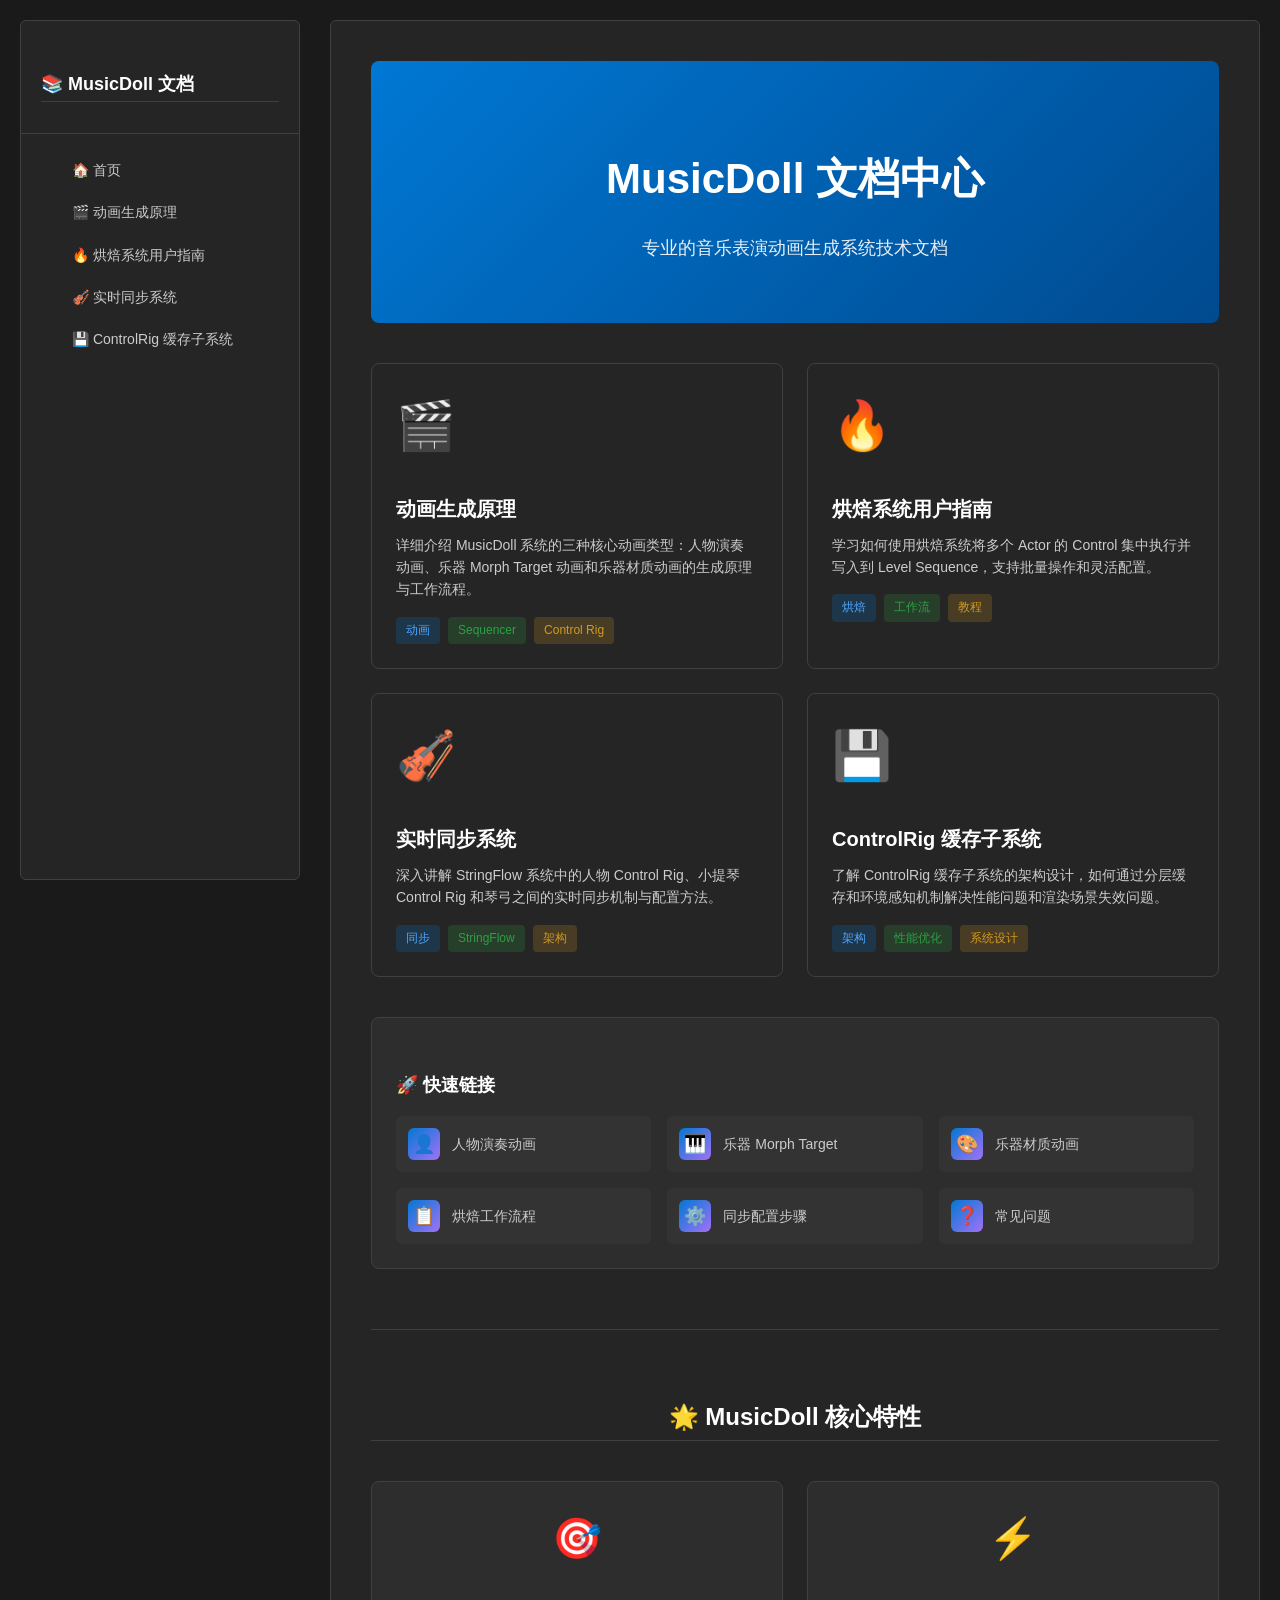
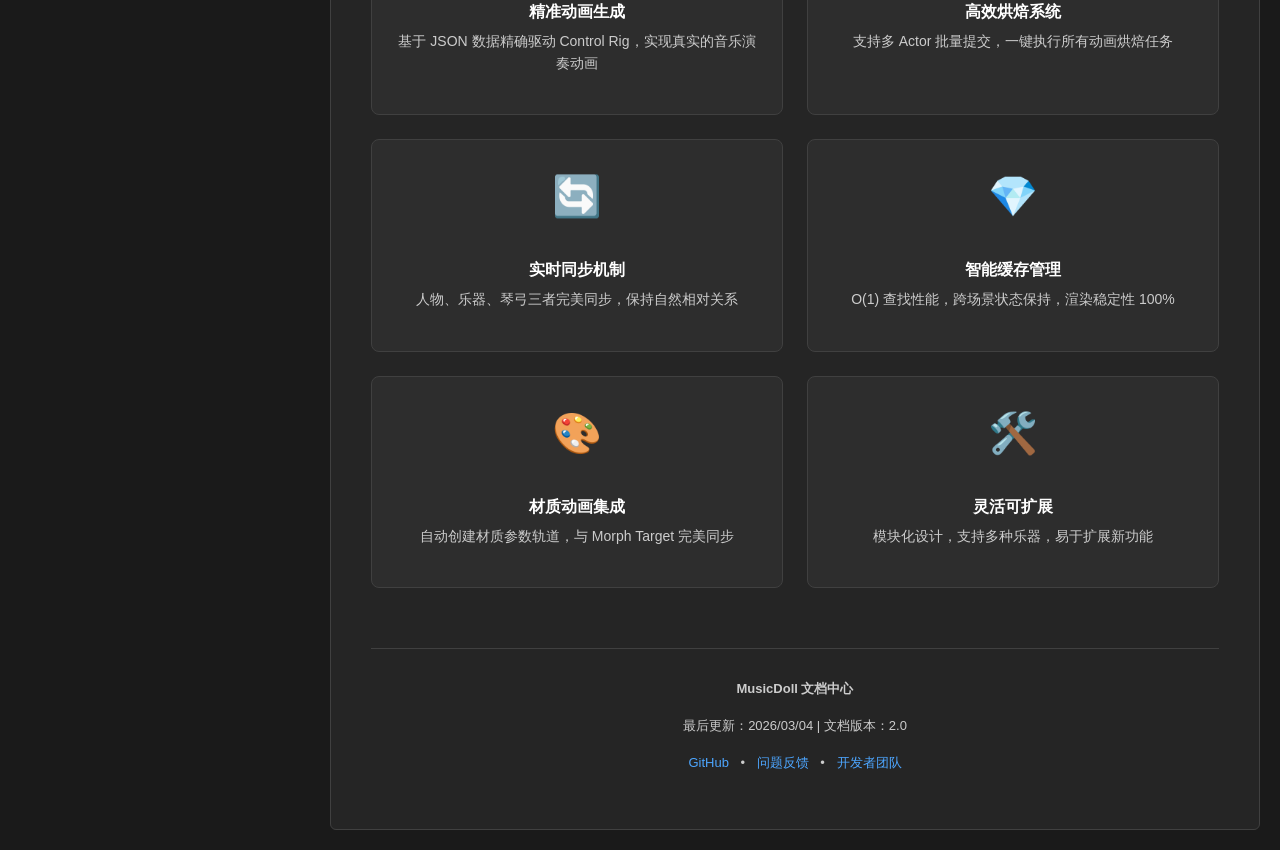
==== Documentation/HTML/index.html @ b271af06 "新增了AI生成的html文档" ====
<!DOCTYPE html>
<html lang="zh-CN">
<head>
    <meta charset="UTF-8">
    <meta name="viewport" content="width=device-width, initial-scale=1.0">
    <title>MusicDoll 文档中心</title>
    <link rel="stylesheet" href="css/musicdoll-docs.css">
    <style>
        .hero {
            background: linear-gradient(135deg, #0078d4 0%, #004a8f 100%);
            padding: 60px 40px;
            border-radius: 8px;
            margin-bottom: 40px;
            text-align: center;
            color: white;
        }

        .hero h1 {
            font-size: 42px;
            margin-bottom: 16px;
            border: none;
            color: white;
        }

        .hero p {
            font-size: 18px;
            color: rgba(255, 255, 255, 0.9);
            max-width: 800px;
            margin: 0 auto;
        }

        .doc-grid {
            display: grid;
            grid-template-columns: repeat(auto-fit, minmax(320px, 1fr));
            gap: 24px;
            margin-top: 40px;
        }

        .doc-card {
            background-color: var(--bg-secondary);
            border: 1px solid var(--border-color);
            border-radius: 8px;
            padding: 24px;
            transition: all 0.3s ease;
            cursor: pointer;
            text-decoration: none;
            color: inherit;
            display: block;
        }

        .doc-card:hover {
            transform: translateY(-4px);
            border-color: var(--accent-blue);
            box-shadow: 0 8px 24px rgba(0, 120, 212, 0.2);
        }

        .doc-card-icon {
            font-size: 48px;
            margin-bottom: 16px;
            display: block;
        }

        .doc-card-title {
            font-size: 20px;
            font-weight: 600;
            color: var(--text-primary);
            margin-bottom: 12px;
        }

        .doc-card-description {
            color: var(--text-secondary);
            font-size: 14px;
            line-height: 1.6;
            margin-bottom: 16px;
        }

        .doc-card-tags {
            display: flex;
            gap: 8px;
            flex-wrap: wrap;
        }

        .tag {
            background-color: var(--bg-tertiary);
            color: var(--text-muted);
            padding: 4px 10px;
            border-radius: 4px;
            font-size: 12px;
            font-weight: 500;
        }

        .tag.blue {
            background-color: rgba(0, 120, 212, 0.2);
            color: #4da6ff;
        }

        .tag.green {
            background-color: rgba(46, 160, 67, 0.2);
            color: #2ea043;
        }

        .tag.orange {
            background-color: rgba(210, 153, 34, 0.2);
            color: #d29922;
        }

        .quick-links {
            background-color: var(--bg-tertiary);
            border: 1px solid var(--border-color);
            border-radius: 8px;
            padding: 24px;
            margin-top: 40px;
        }

        .quick-links h3 {
            margin-bottom: 20px;
            font-size: 18px;
        }

        .quick-links-grid {
            display: grid;
            grid-template-columns: repeat(auto-fit, minmax(250px, 1fr));
            gap: 16px;
        }

        .quick-link-item {
            display: flex;
            align-items: center;
            gap: 12px;
            padding: 12px;
            background-color: var(--bg-panel);
            border-radius: 6px;
            transition: all 0.2s ease;
            text-decoration: none;
            color: var(--text-secondary);
        }

        .quick-link-item:hover {
            background-color: var(--bg-tertiary);
            color: var(--text-primary);
            transform: translateX(4px);
        }

        .quick-link-icon {
            width: 32px;
            height: 32px;
            background: linear-gradient(135deg, var(--accent-blue), var(--accent-purple));
            border-radius: 6px;
            display: flex;
            align-items: center;
            justify-content: center;
            font-size: 18px;
            flex-shrink: 0;
        }

        .features {
            margin-top: 60px;
            padding-top: 40px;
            border-top: 1px solid var(--border-color);
        }

        .features h2 {
            text-align: center;
            margin-bottom: 40px;
        }

        .features-grid {
            display: grid;
            grid-template-columns: repeat(auto-fit, minmax(280px, 1fr));
            gap: 24px;
        }

        .feature-item {
            text-align: center;
            padding: 24px;
            background-color: var(--bg-tertiary);
            border-radius: 8px;
            border: 1px solid var(--border-color);
        }

        .feature-icon {
            font-size: 40px;
            margin-bottom: 16px;
        }

        .feature-title {
            font-size: 16px;
            font-weight: 600;
            color: var(--text-primary);
            margin-bottom: 8px;
        }

        .feature-desc {
            font-size: 14px;
            color: var(--text-secondary);
            line-height: 1.6;
        }
    </style>
</head>
<body>
    <div class="doc-container">
        <!-- Sidebar Navigation -->
        <aside class="doc-sidebar">
            <div class="doc-nav-header">
                <h2>📚 MusicDoll 文档</h2>
            </div>
            <ul class="doc-nav">
                <li class="doc-nav-item">
                    <a href="index.html" class="doc-nav-link active">🏠 首页</a>
                </li>
                <li class="doc-nav-item">
                    <a href="MusicDollAnimationGuide.html" class="doc-nav-link">🎬 动画生成原理</a>
                </li>
                <li class="doc-nav-item">
                    <a href="BakeUserGuide.html" class="doc-nav-link">🔥 烘焙系统用户指南</a>
                </li>
                <li class="doc-nav-item">
                    <a href="StringFlowRealtimeSyncSystem.html" class="doc-nav-link">🎻 实时同步系统</a>
                </li>
                <li class="doc-nav-item">
                    <a href="ControlRigCacheSubsystemGuide.html" class="doc-nav-link">💾 ControlRig 缓存子系统</a>
                </li>
            </ul>
        </aside>

        <!-- Main Content -->
        <main class="doc-main">
            <div class="doc-content">
                <!-- Hero Section -->
                <div class="hero">
                    <h1>MusicDoll 文档中心</h1>
                    <p>专业的音乐表演动画生成系统技术文档</p>
                </div>

                <!-- Documentation Cards -->
                <div class="doc-grid">
                    <a href="MusicDollAnimationGuide.html" class="doc-card">
                        <span class="doc-card-icon">🎬</span>
                        <h3 class="doc-card-title">动画生成原理</h3>
                        <p class="doc-card-description">
                            详细介绍 MusicDoll 系统的三种核心动画类型：人物演奏动画、乐器 Morph Target 动画和乐器材质动画的生成原理与工作流程。
                        </p>
                        <div class="doc-card-tags">
                            <span class="tag blue">动画</span>
                            <span class="tag green">Sequencer</span>
                            <span class="tag orange">Control Rig</span>
                        </div>
                    </a>

                    <a href="BakeUserGuide.html" class="doc-card">
                        <span class="doc-card-icon">🔥</span>
                        <h3 class="doc-card-title">烘焙系统用户指南</h3>
                        <p class="doc-card-description">
                            学习如何使用烘焙系统将多个 Actor 的 Control 集中执行并写入到 Level Sequence，支持批量操作和灵活配置。
                        </p>
                        <div class="doc-card-tags">
                            <span class="tag blue">烘焙</span>
                            <span class="tag green">工作流</span>
                            <span class="tag orange">教程</span>
                        </div>
                    </a>

                    <a href="StringFlowRealtimeSyncSystem.html" class="doc-card">
                        <span class="doc-card-icon">🎻</span>
                        <h3 class="doc-card-title">实时同步系统</h3>
                        <p class="doc-card-description">
                            深入讲解 StringFlow 系统中的人物 Control Rig、小提琴 Control Rig 和琴弓之间的实时同步机制与配置方法。
                        </p>
                        <div class="doc-card-tags">
                            <span class="tag blue">同步</span>
                            <span class="tag green">StringFlow</span>
                            <span class="tag orange">架构</span>
                        </div>
                    </a>

                    <a href="ControlRigCacheSubsystemGuide.html" class="doc-card">
                        <span class="doc-card-icon">💾</span>
                        <h3 class="doc-card-title">ControlRig 缓存子系统</h3>
                        <p class="doc-card-description">
                            了解 ControlRig 缓存子系统的架构设计，如何通过分层缓存和环境感知机制解决性能问题和渲染场景失效问题。
                        </p>
                        <div class="doc-card-tags">
                            <span class="tag blue">架构</span>
                            <span class="tag green">性能优化</span>
                            <span class="tag orange">系统设计</span>
                        </div>
                    </a>
                </div>

                <!-- Quick Links -->
                <div class="quick-links">
                    <h3>🚀 快速链接</h3>
                    <div class="quick-links-grid">
                        <a href="MusicDollAnimationGuide.html#performer-animation" class="quick-link-item">
                            <div class="quick-link-icon">👤</div>
                            <span>人物演奏动画</span>
                        </a>
                        <a href="MusicDollAnimationGuide.html#instrument-morph" class="quick-link-item">
                            <div class="quick-link-icon">🎹</div>
                            <span>乐器 Morph Target</span>
                        </a>
                        <a href="MusicDollAnimationGuide.html#instrument-material" class="quick-link-item">
                            <div class="quick-link-icon">🎨</div>
                            <span>乐器材质动画</span>
                        </a>
                        <a href="BakeUserGuide.html#workflow" class="quick-link-item">
                            <div class="quick-link-icon">📋</div>
                            <span>烘焙工作流程</span>
                        </a>
                        <a href="StringFlowRealtimeSyncSystem.html#usage-guide" class="quick-link-item">
                            <div class="quick-link-icon">⚙️</div>
                            <span>同步配置步骤</span>
                        </a>
                        <a href="MusicDollAnimationGuide.html#faq" class="quick-link-item">
                            <div class="quick-link-icon">❓</div>
                            <span>常见问题</span>
                        </a>
                    </div>
                </div>

                <!-- Features -->
                <div class="features">
                    <h2>🌟 MusicDoll 核心特性</h2>
                    <div class="features-grid">
                        <div class="feature-item">
                            <div class="feature-icon">🎯</div>
                            <h4 class="feature-title">精准动画生成</h4>
                            <p class="feature-desc">基于 JSON 数据精确驱动 Control Rig，实现真实的音乐演奏动画</p>
                        </div>
                        <div class="feature-item">
                            <div class="feature-icon">⚡</div>
                            <h4 class="feature-title">高效烘焙系统</h4>
                            <p class="feature-desc">支持多 Actor 批量提交，一键执行所有动画烘焙任务</p>
                        </div>
                        <div class="feature-item">
                            <div class="feature-icon">🔄</div>
                            <h4 class="feature-title">实时同步机制</h4>
                            <p class="feature-desc">人物、乐器、琴弓三者完美同步，保持自然相对关系</p>
                        </div>
                        <div class="feature-item">
                            <div class="feature-icon">💎</div>
                            <h4 class="feature-title">智能缓存管理</h4>
                            <p class="feature-desc">O(1) 查找性能，跨场景状态保持，渲染稳定性 100%</p>
                        </div>
                        <div class="feature-item">
                            <div class="feature-icon">🎨</div>
                            <h4 class="feature-title">材质动画集成</h4>
                            <p class="feature-desc">自动创建材质参数轨道，与 Morph Target 完美同步</p>
                        </div>
                        <div class="feature-item">
                            <div class="feature-icon">🛠️</div>
                            <h4 class="feature-title">灵活可扩展</h4>
                            <p class="feature-desc">模块化设计，支持多种乐器，易于扩展新功能</p>
                        </div>
                    </div>
                </div>

                <!-- Footer -->
                <footer style="margin-top: 60px; padding-top: 30px; border-top: 1px solid var(--border-color); text-align: center; color: var(--text-muted); font-size: 13px;">
                    <p><strong>MusicDoll 文档中心</strong></p>
                    <p>最后更新：2026/03/04 | 文档版本：2.0</p>
                    <p style="margin-top: 16px;">
                        <a href="#" style="color: var(--text-link); margin: 0 8px;">GitHub</a> • 
                        <a href="#" style="color: var(--text-link); margin: 0 8px;">问题反馈</a> • 
                        <a href="#" style="color: var(--text-link); margin: 0 8px;">开发者团队</a>
                    </p>
                </footer>
            </div>
        </main>
    </div>

    <script src="js/musicdoll-docs.js"></script>
</body>
</html>
---- Documentation/HTML/css/musicdoll-docs.css ----
/* ============================================
   MusicDoll Documentation Styles
   Unreal Engine Dark Theme Inspired
   ============================================ */

:root {
    /* Color Palette - UE Dark Theme */
    --bg-primary: #1a1a1a;
    --bg-secondary: #252525;
    --bg-tertiary: #2d2d2d;
    --bg-panel: #333333;
    
    --text-primary: #ffffff;
    --text-secondary: #cccccc;
    --text-muted: #999999;
    --text-link: #4da6ff;
    
    --accent-blue: #0078d4;
    --accent-blue-hover: #1e8ce5;
    --accent-green: #2ea043;
    --accent-orange: #d29922;
    --accent-red: #f85149;
    --accent-purple: #a371f7;
    
    --border-color: #404040;
    --border-light: #555555;
    
    --code-bg: #1e1e1e;
    --code-border: #3c3c3c;
    --code-keyword: #569cd6;
    --code-string: #ce9178;
    --code-number: #b5cea8;
    --code-comment: #6a9955;
    --code-function: #dcdcaa;
    --code-type: #4ec9b0;
}

/* ============================================
   Base Styles
   ============================================ */

* {
    margin: 0;
    padding: 0;
    box-sizing: border-box;
}

body {
    font-family: 'Segoe UI', Tahoma, Geneva, Verdana, sans-serif;
    background-color: var(--bg-primary);
    color: var(--text-primary);
    line-height: 1.6;
    font-size: 14px;
}

/* ============================================
   Layout
   ============================================ */

.doc-container {
    max-width: 1400px;
    margin: 0 auto;
    padding: 20px;
    display: grid;
    grid-template-columns: 280px 1fr;
    gap: 30px;
}

/* Sidebar Navigation */
.doc-sidebar {
    position: sticky;
    top: 20px;
    height: calc(100vh - 40px);
    overflow-y: auto;
    background-color: var(--bg-secondary);
    border: 1px solid var(--border-color);
    border-radius: 6px;
    padding: 20px 0;
}

.doc-nav-header {
    padding: 0 20px 15px;
    border-bottom: 1px solid var(--border-color);
    margin-bottom: 15px;
}

.doc-nav-header h2 {
    font-size: 18px;
    color: var(--text-primary);
    font-weight: 600;
}

.doc-nav {
    list-style: none;
}

.doc-nav-item {
    margin: 0;
}

.doc-nav-link {
    display: block;
    padding: 10px 20px;
    color: var(--text-secondary);
    text-decoration: none;
    transition: all 0.2s ease;
    border-left: 3px solid transparent;
}

.doc-nav-link:hover {
    background-color: var(--bg-tertiary);
    color: var(--text-primary);
    border-left-color: var(--accent-blue);
}

.doc-nav-link.active {
    background-color: var(--bg-panel);
    color: var(--text-primary);
    border-left-color: var(--accent-blue);
    font-weight: 500;
}

.doc-nav-sub {
    list-style: none;
    padding-left: 20px;
    display: none;
}

.doc-nav-item.expanded > .doc-nav-sub {
    display: block;
}

.doc-nav-sub .doc-nav-link {
    padding: 8px 20px;
    font-size: 13px;
}

/* Main Content */
.doc-main {
    min-width: 0;
}

.doc-content {
    background-color: var(--bg-secondary);
    border: 1px solid var(--border-color);
    border-radius: 6px;
    padding: 40px;
}

/* ============================================
   Typography
   ============================================ */

h1, h2, h3, h4, h5, h6 {
    color: var(--text-primary);
    font-weight: 600;
    margin-top: 32px;
    margin-bottom: 16px;
    line-height: 1.25;
}

h1 {
    font-size: 32px;
    padding-bottom: 0.3em;
    border-bottom: 1px solid var(--border-color);
}

h2 {
    font-size: 24px;
    padding-bottom: 0.3em;
    border-bottom: 1px solid var(--border-color);
}

h3 {
    font-size: 20px;
}

h4 {
    font-size: 16px;
}

p {
    margin-bottom: 16px;
    color: var(--text-secondary);
}

ul, ol {
    margin-bottom: 16px;
    padding-left: 2em;
    color: var(--text-secondary);
}

li {
    margin-bottom: 8px;
}

a {
    color: var(--text-link);
    text-decoration: none;
}

a:hover {
    text-decoration: underline;
}

/* ============================================
   Code Blocks
   ============================================ */

pre {
    background-color: var(--code-bg);
    border: 1px solid var(--code-border);
    border-radius: 6px;
    padding: 16px;
    overflow-x: auto;
    margin: 16px 0;
    font-family: 'Consolas', 'Monaco', 'Courier New', monospace;
    font-size: 13px;
    line-height: 1.45;
}

code {
    font-family: 'Consolas', 'Monaco', 'Courier New', monospace;
    font-size: 13px;
    background-color: var(--code-bg);
    padding: 2px 6px;
    border-radius: 3px;
    border: 1px solid var(--code-border);
}

pre code {
    background: none;
    padding: 0;
    border: none;
}

/* Syntax Highlighting */
.kw { color: var(--code-keyword); }  /* Keyword */
.str { color: var(--code-string); }  /* String */
.num { color: var(--code-number); }  /* Number */
.cmt { color: var(--code-comment); } /* Comment */
.fn { color: var(--code-function); } /* Function */
.tp { color: var(--code-type); }     /* Type */

/* Inline code */
p code, li code {
    color: var(--text-primary);
}

/* ============================================
   Tables
   ============================================ */

table {
    width: 100%;
    border-collapse: collapse;
    margin: 20px 0;
    background-color: var(--bg-tertiary);
    border-radius: 6px;
    overflow: hidden;
}

th, td {
    padding: 12px 16px;
    text-align: left;
    border: 1px solid var(--border-color);
}

th {
    background-color: var(--bg-panel);
    color: var(--text-primary);
    font-weight: 600;
    text-transform: uppercase;
    font-size: 12px;
    letter-spacing: 0.5px;
}

td {
    color: var(--text-secondary);
}

tr:nth-child(even) {
    background-color: rgba(255, 255, 255, 0.02);
}

tr:hover {
    background-color: rgba(255, 255, 255, 0.05);
}

/* ============================================
   UI Panel Components (Slate-inspired)
   ============================================ */

/* Panel Container */
.ui-panel {
    background-color: var(--bg-panel);
    border: 1px solid var(--border-color);
    border-radius: 4px;
    margin: 20px 0;
    overflow: hidden;
}

.ui-panel-header {
    background-color: var(--bg-tertiary);
    padding: 10px 15px;
    border-bottom: 1px solid var(--border-color);
    font-weight: 600;
    font-size: 13px;
    color: var(--text-primary);
    display: flex;
    align-items: center;
    gap: 8px;
}

.ui-panel-header::before {
    content: '';
    display: inline-block;
    width: 12px;
    height: 12px;
    background: linear-gradient(135deg, var(--accent-blue), var(--accent-purple));
    border-radius: 2px;
}

.ui-panel-body {
    padding: 15px;
}

/* Property Row */
.property-row {
    display: grid;
    grid-template-columns: 180px 1fr;
    gap: 12px;
    align-items: center;
    padding: 8px 0;
    border-bottom: 1px solid var(--border-color);
}

.property-row:last-child {
    border-bottom: none;
}

.property-label {
    color: var(--text-secondary);
    font-size: 13px;
    padding-left: 5px;
}

.property-value {
    display: flex;
    align-items: center;
    gap: 8px;
}

/* Input Fields */
input[type="text"],
input[type="number"],
select,
textarea {
    background-color: var(--bg-tertiary);
    border: 1px solid var(--border-color);
    border-radius: 3px;
    color: var(--text-primary);
    padding: 6px 10px;
    font-size: 13px;
    font-family: inherit;
    width: 100%;
    max-width: 400px;
}

input:focus,
select:focus,
textarea:focus {
    outline: none;
    border-color: var(--accent-blue);
}

/* Buttons */
.ui-button {
    background: linear-gradient(to bottom, #3a3a3a, #2d2d2d);
    border: 1px solid var(--border-light);
    border-radius: 3px;
    color: var(--text-primary);
    padding: 6px 16px;
    font-size: 13px;
    font-weight: 500;
    cursor: pointer;
    transition: all 0.15s ease;
    display: inline-flex;
    align-items: center;
    gap: 6px;
}

.ui-button:hover {
    background: linear-gradient(to bottom, #4a4a4a, #353535);
    border-color: var(--accent-blue);
}

.ui-button:active {
    background: linear-gradient(to bottom, #2d2d2d, #3a3a3a);
}

.ui-button.primary {
    background: linear-gradient(to bottom, var(--accent-blue), #006cbd);
    border-color: #006cbd;
}

.ui-button.primary:hover {
    background: linear-gradient(to bottom, var(--accent-blue-hover), #0078d4);
}

/* Combo Box */
.combo-box {
    position: relative;
    display: inline-block;
    width: 100%;
    max-width: 400px;
}

.combo-box select {
    width: 100%;
    padding-right: 30px;
    cursor: pointer;
}

.combo-box::after {
    content: '▼';
    position: absolute;
    right: 10px;
    top: 50%;
    transform: translateY(-50%);
    color: var(--text-muted);
    pointer-events: none;
    font-size: 10px;
}

/* Section Header */
.section-header {
    color: var(--text-primary);
    font-size: 14px;
    font-weight: 600;
    padding: 10px 0;
    margin-top: 15px;
    border-bottom: 1px solid var(--border-color);
}

/* ============================================
   Flow Diagrams
   ============================================ */

.flow-diagram {
    background-color: var(--bg-tertiary);
    border: 1px solid var(--border-color);
    border-radius: 6px;
    padding: 20px;
    margin: 20px 0;
    font-family: 'Consolas', 'Monaco', 'Courier New', monospace;
    font-size: 13px;
    line-height: 1.8;
    white-space: pre;
    overflow-x: auto;
    color: var(--text-secondary);
}

.flow-diagram .box {
    display: inline-block;
    background-color: var(--bg-panel);
    border: 1px solid var(--accent-blue);
    border-radius: 4px;
    padding: 8px 16px;
    margin: 5px;
    color: var(--text-primary);
}

.flow-diagram .arrow {
    color: var(--accent-blue);
}

/* ============================================
   Callouts & Alerts
   ============================================ */

.callout {
    padding: 15px 20px;
    border-left: 4px solid;
    border-radius: 4px;
    margin: 20px 0;
    background-color: var(--bg-tertiary);
}

.callout-note {
    border-left-color: var(--accent-blue);
}

.callout-warning {
    border-left-color: var(--accent-orange);
}

.callout-important {
    border-left-color: var(--accent-red);
}

.callout-tip {
    border-left-color: var(--accent-green);
}

.callout-title {
    font-weight: 600;
    margin-bottom: 8px;
    color: var(--text-primary);
    display: flex;
    align-items: center;
    gap: 8px;
}

.callout-content {
    color: var(--text-secondary);
}

/* ============================================
   Collapsible Sections
   ============================================ */

details {
    background-color: var(--bg-tertiary);
    border: 1px solid var(--border-color);
    border-radius: 6px;
    margin: 16px 0;
    overflow: hidden;
}

summary {
    padding: 12px 16px;
    cursor: pointer;
    font-weight: 500;
    color: var(--text-primary);
    background-color: var(--bg-panel);
    list-style: none;
    display: flex;
    align-items: center;
    gap: 10px;
}

summary:hover {
    background-color: var(--bg-tertiary);
}

summary::-webkit-details-marker {
    display: none;
}

summary::before {
    content: '▶';
    display: inline-block;
    font-size: 10px;
    transition: transform 0.2s ease;
    color: var(--text-muted);
}

details[open] summary::before {
    transform: rotate(90deg);
}

details[open] summary {
    border-bottom: 1px solid var(--border-color);
}

.details-content {
    padding: 16px;
}

/* ============================================
   Tab Navigation
   ============================================ */

.tabs {
    display: flex;
    gap: 2px;
    border-bottom: 1px solid var(--border-color);
    margin-bottom: 20px;
}

.tab-button {
    padding: 10px 20px;
    background: none;
    border: none;
    border-bottom: 2px solid transparent;
    color: var(--text-secondary);
    cursor: pointer;
    font-size: 14px;
    font-weight: 500;
    transition: all 0.2s ease;
}

.tab-button:hover {
    color: var(--text-primary);
    background-color: var(--bg-tertiary);
}

.tab-button.active {
    color: var(--accent-blue);
    border-bottom-color: var(--accent-blue);
}

.tab-content {
    display: none;
}

.tab-content.active {
    display: block;
}

/* ============================================
   Responsive Design
   ============================================ */

@media (max-width: 1024px) {
    .doc-container {
        grid-template-columns: 1fr;
    }
    
    .doc-sidebar {
        position: static;
        height: auto;
        max-height: 300px;
    }
    
    .property-row {
        grid-template-columns: 1fr;
        gap: 6px;
    }
}

/* ============================================
   Print Styles
   ============================================ */

@media print {
    body {
        background: white;
        color: black;
    }
    
    .doc-sidebar {
        display: none;
    }
    
    .doc-content {
        border: none;
        padding: 0;
    }
}
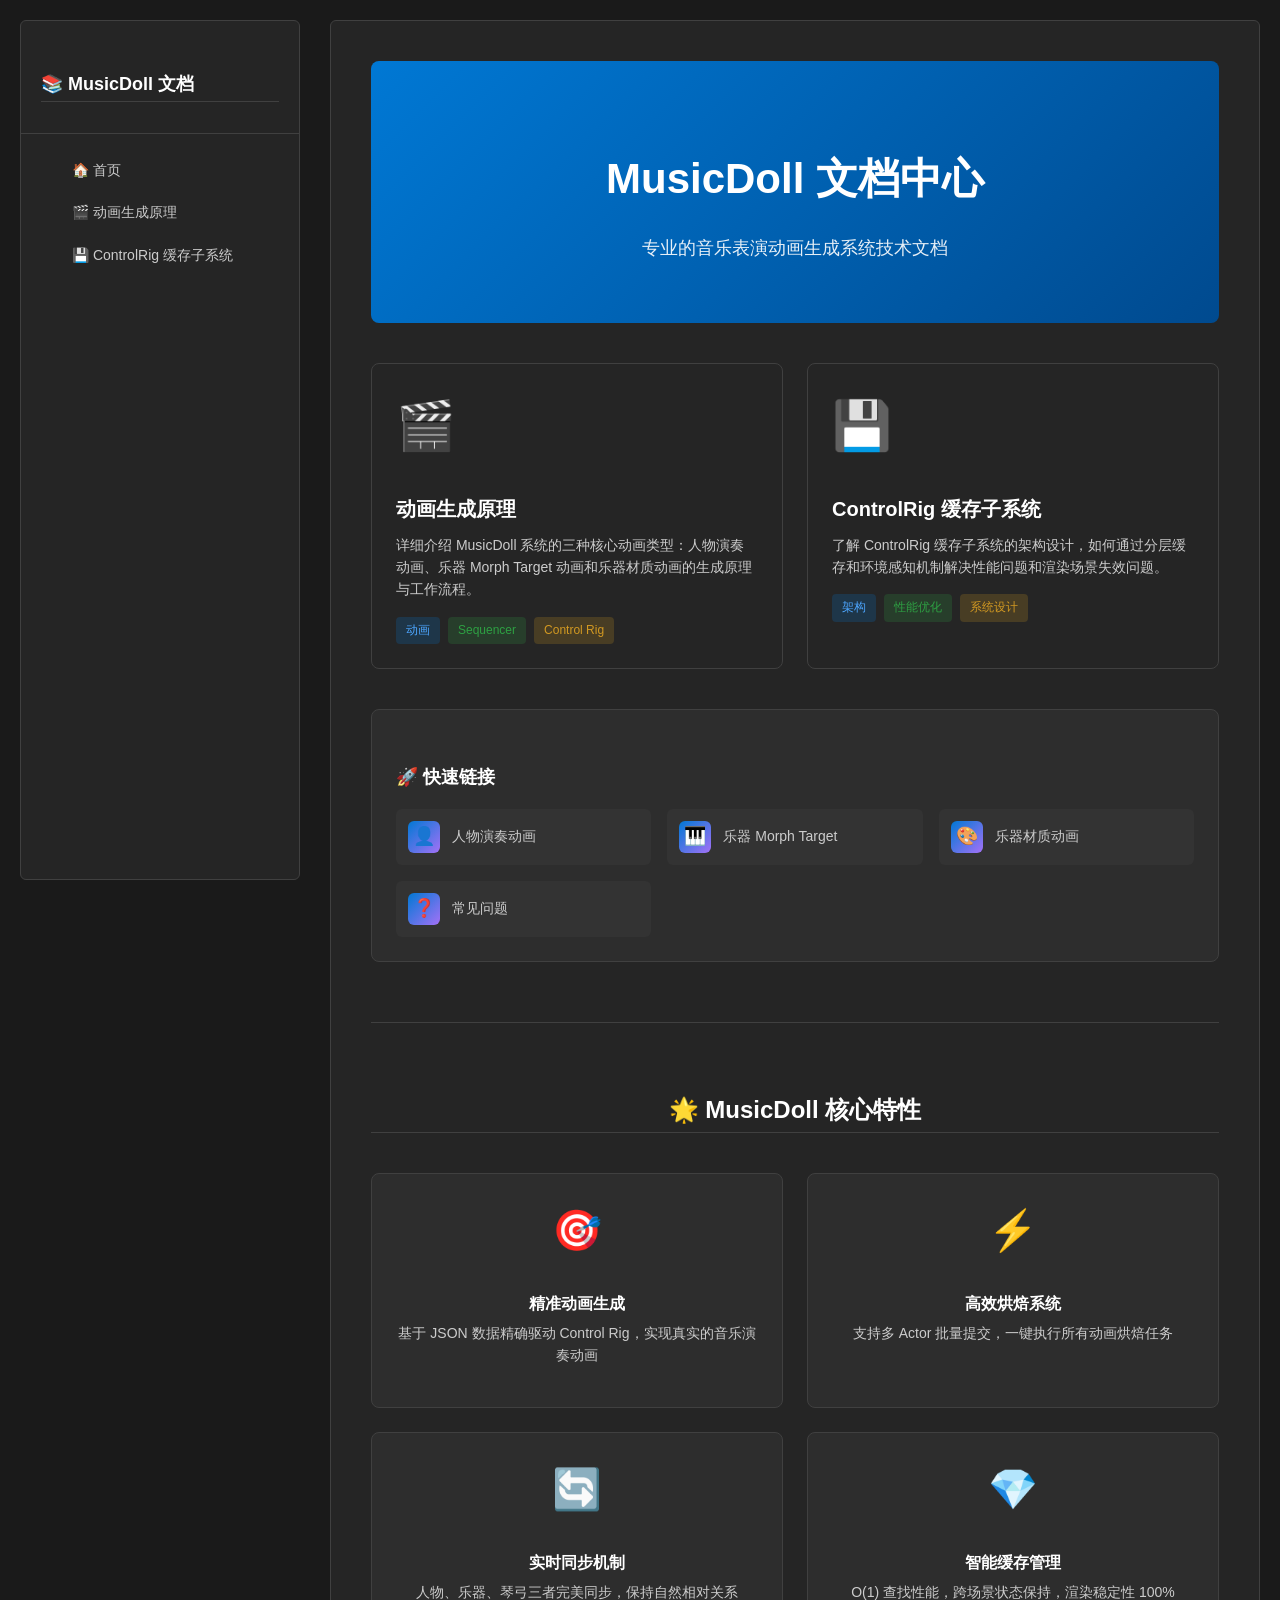
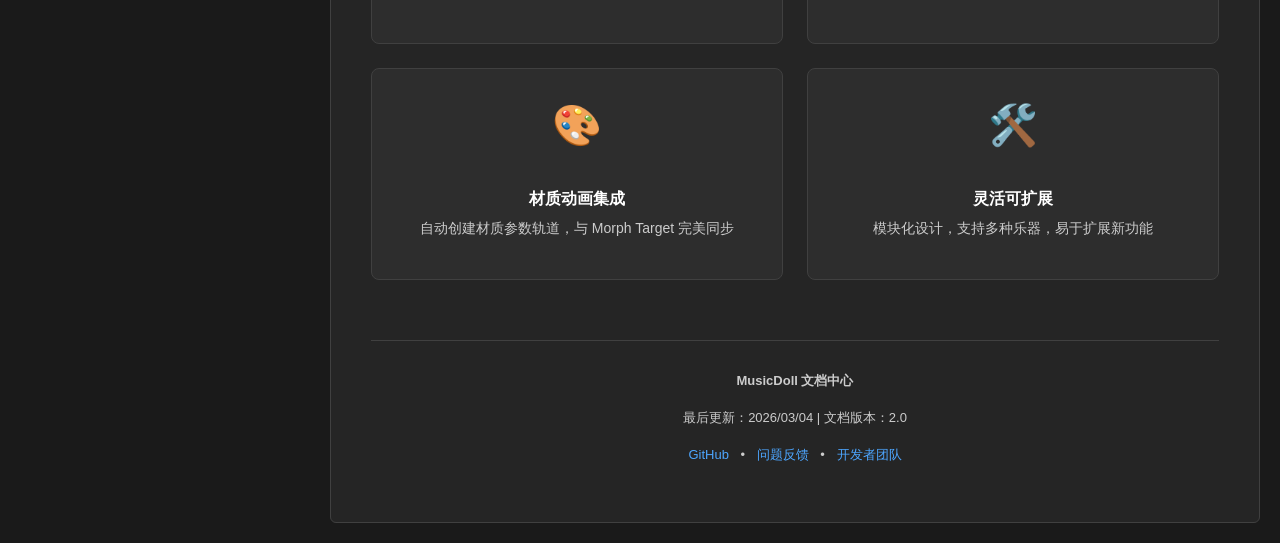
==== commit 1c58a202: "新增了竖琴模块，更新了文档，修复了一些bug。" ====
--- a/Documentation/HTML/index.html
+++ b/Documentation/HTML/index.html
@@ -1,374 +1,385 @@
-<!DOCTYPE html>
+<!doctype html>
 <html lang="zh-CN">
-<head>
-    <meta charset="UTF-8">
-    <meta name="viewport" content="width=device-width, initial-scale=1.0">
+  <head>
+    <meta charset="UTF-8" />
+    <meta name="viewport" content="width=device-width, initial-scale=1.0" />
     <title>MusicDoll 文档中心</title>
-    <link rel="stylesheet" href="css/musicdoll-docs.css">
+    <link rel="stylesheet" href="css/musicdoll-docs.css" />
     <style>
-        .hero {
-            background: linear-gradient(135deg, #0078d4 0%, #004a8f 100%);
-            padding: 60px 40px;
-            border-radius: 8px;
-            margin-bottom: 40px;
-            text-align: center;
-            color: white;
-        }
-
-        .hero h1 {
-            font-size: 42px;
-            margin-bottom: 16px;
-            border: none;
-            color: white;
-        }
-
-        .hero p {
-            font-size: 18px;
-            color: rgba(255, 255, 255, 0.9);
-            max-width: 800px;
-            margin: 0 auto;
-        }
-
-        .doc-grid {
-            display: grid;
-            grid-template-columns: repeat(auto-fit, minmax(320px, 1fr));
-            gap: 24px;
-            margin-top: 40px;
-        }
-
-        .doc-card {
-            background-color: var(--bg-secondary);
-            border: 1px solid var(--border-color);
-            border-radius: 8px;
-            padding: 24px;
-            transition: all 0.3s ease;
-            cursor: pointer;
-            text-decoration: none;
-            color: inherit;
-            display: block;
-        }
-
-        .doc-card:hover {
-            transform: translateY(-4px);
-            border-color: var(--accent-blue);
-            box-shadow: 0 8px 24px rgba(0, 120, 212, 0.2);
-        }
-
-        .doc-card-icon {
-            font-size: 48px;
-            margin-bottom: 16px;
-            display: block;
-        }
-
-        .doc-card-title {
-            font-size: 20px;
-            font-weight: 600;
-            color: var(--text-primary);
-            margin-bottom: 12px;
-        }
-
-        .doc-card-description {
-            color: var(--text-secondary);
-            font-size: 14px;
-            line-height: 1.6;
-            margin-bottom: 16px;
-        }
-
-        .doc-card-tags {
-            display: flex;
-            gap: 8px;
-            flex-wrap: wrap;
-        }
-
-        .tag {
-            background-color: var(--bg-tertiary);
-            color: var(--text-muted);
-            padding: 4px 10px;
-            border-radius: 4px;
-            font-size: 12px;
-            font-weight: 500;
-        }
-
-        .tag.blue {
-            background-color: rgba(0, 120, 212, 0.2);
-            color: #4da6ff;
-        }
-
-        .tag.green {
-            background-color: rgba(46, 160, 67, 0.2);
-            color: #2ea043;
-        }
-
-        .tag.orange {
-            background-color: rgba(210, 153, 34, 0.2);
-            color: #d29922;
-        }
-
-        .quick-links {
-            background-color: var(--bg-tertiary);
-            border: 1px solid var(--border-color);
-            border-radius: 8px;
-            padding: 24px;
-            margin-top: 40px;
-        }
-
-        .quick-links h3 {
-            margin-bottom: 20px;
-            font-size: 18px;
-        }
-
-        .quick-links-grid {
-            display: grid;
-            grid-template-columns: repeat(auto-fit, minmax(250px, 1fr));
-            gap: 16px;
-        }
-
-        .quick-link-item {
-            display: flex;
-            align-items: center;
-            gap: 12px;
-            padding: 12px;
-            background-color: var(--bg-panel);
-            border-radius: 6px;
-            transition: all 0.2s ease;
-            text-decoration: none;
-            color: var(--text-secondary);
-        }
-
-        .quick-link-item:hover {
-            background-color: var(--bg-tertiary);
-            color: var(--text-primary);
-            transform: translateX(4px);
-        }
-
-        .quick-link-icon {
-            width: 32px;
-            height: 32px;
-            background: linear-gradient(135deg, var(--accent-blue), var(--accent-purple));
-            border-radius: 6px;
-            display: flex;
-            align-items: center;
-            justify-content: center;
-            font-size: 18px;
-            flex-shrink: 0;
-        }
-
-        .features {
-            margin-top: 60px;
-            padding-top: 40px;
-            border-top: 1px solid var(--border-color);
-        }
-
-        .features h2 {
-            text-align: center;
-            margin-bottom: 40px;
-        }
-
-        .features-grid {
-            display: grid;
-            grid-template-columns: repeat(auto-fit, minmax(280px, 1fr));
-            gap: 24px;
-        }
-
-        .feature-item {
-            text-align: center;
-            padding: 24px;
-            background-color: var(--bg-tertiary);
-            border-radius: 8px;
-            border: 1px solid var(--border-color);
-        }
-
-        .feature-icon {
-            font-size: 40px;
-            margin-bottom: 16px;
-        }
-
-        .feature-title {
-            font-size: 16px;
-            font-weight: 600;
-            color: var(--text-primary);
-            margin-bottom: 8px;
-        }
-
-        .feature-desc {
-            font-size: 14px;
-            color: var(--text-secondary);
-            line-height: 1.6;
-        }
+      .hero {
+        background: linear-gradient(135deg, #0078d4 0%, #004a8f 100%);
+        padding: 60px 40px;
+        border-radius: 8px;
+        margin-bottom: 40px;
+        text-align: center;
+        color: white;
+      }
+
+      .hero h1 {
+        font-size: 42px;
+        margin-bottom: 16px;
+        border: none;
+        color: white;
+      }
+
+      .hero p {
+        font-size: 18px;
+        color: rgba(255, 255, 255, 0.9);
+        max-width: 800px;
+        margin: 0 auto;
+      }
+
+      .doc-grid {
+        display: grid;
+        grid-template-columns: repeat(auto-fit, minmax(320px, 1fr));
+        gap: 24px;
+        margin-top: 40px;
+      }
+
+      .doc-card {
+        background-color: var(--bg-secondary);
+        border: 1px solid var(--border-color);
+        border-radius: 8px;
+        padding: 24px;
+        transition: all 0.3s ease;
+        cursor: pointer;
+        text-decoration: none;
+        color: inherit;
+        display: block;
+      }
+
+      .doc-card:hover {
+        transform: translateY(-4px);
+        border-color: var(--accent-blue);
+        box-shadow: 0 8px 24px rgba(0, 120, 212, 0.2);
+      }
+
+      .doc-card-icon {
+        font-size: 48px;
+        margin-bottom: 16px;
+        display: block;
+      }
+
+      .doc-card-title {
+        font-size: 20px;
+        font-weight: 600;
+        color: var(--text-primary);
+        margin-bottom: 12px;
+      }
+
+      .doc-card-description {
+        color: var(--text-secondary);
+        font-size: 14px;
+        line-height: 1.6;
+        margin-bottom: 16px;
+      }
+
+      .doc-card-tags {
+        display: flex;
+        gap: 8px;
+        flex-wrap: wrap;
+      }
+
+      .tag {
+        background-color: var(--bg-tertiary);
+        color: var(--text-muted);
+        padding: 4px 10px;
+        border-radius: 4px;
+        font-size: 12px;
+        font-weight: 500;
+      }
+
+      .tag.blue {
+        background-color: rgba(0, 120, 212, 0.2);
+        color: #4da6ff;
+      }
+
+      .tag.green {
+        background-color: rgba(46, 160, 67, 0.2);
+        color: #2ea043;
+      }
+
+      .tag.orange {
+        background-color: rgba(210, 153, 34, 0.2);
+        color: #d29922;
+      }
+
+      .quick-links {
+        background-color: var(--bg-tertiary);
+        border: 1px solid var(--border-color);
+        border-radius: 8px;
+        padding: 24px;
+        margin-top: 40px;
+      }
+
+      .quick-links h3 {
+        margin-bottom: 20px;
+        font-size: 18px;
+      }
+
+      .quick-links-grid {
+        display: grid;
+        grid-template-columns: repeat(auto-fit, minmax(250px, 1fr));
+        gap: 16px;
+      }
+
+      .quick-link-item {
+        display: flex;
+        align-items: center;
+        gap: 12px;
+        padding: 12px;
+        background-color: var(--bg-panel);
+        border-radius: 6px;
+        transition: all 0.2s ease;
+        text-decoration: none;
+        color: var(--text-secondary);
+      }
+
+      .quick-link-item:hover {
+        background-color: var(--bg-tertiary);
+        color: var(--text-primary);
+        transform: translateX(4px);
+      }
+
+      .quick-link-icon {
+        width: 32px;
+        height: 32px;
+        background: linear-gradient(
+          135deg,
+          var(--accent-blue),
+          var(--accent-purple)
+        );
+        border-radius: 6px;
+        display: flex;
+        align-items: center;
+        justify-content: center;
+        font-size: 18px;
+        flex-shrink: 0;
+      }
+
+      .features {
+        margin-top: 60px;
+        padding-top: 40px;
+        border-top: 1px solid var(--border-color);
+      }
+
+      .features h2 {
+        text-align: center;
+        margin-bottom: 40px;
+      }
+
+      .features-grid {
+        display: grid;
+        grid-template-columns: repeat(auto-fit, minmax(280px, 1fr));
+        gap: 24px;
+      }
+
+      .feature-item {
+        text-align: center;
+        padding: 24px;
+        background-color: var(--bg-tertiary);
+        border-radius: 8px;
+        border: 1px solid var(--border-color);
+      }
+
+      .feature-icon {
+        font-size: 40px;
+        margin-bottom: 16px;
+      }
+
+      .feature-title {
+        font-size: 16px;
+        font-weight: 600;
+        color: var(--text-primary);
+        margin-bottom: 8px;
+      }
+
+      .feature-desc {
+        font-size: 14px;
+        color: var(--text-secondary);
+        line-height: 1.6;
+      }
     </style>
-</head>
-<body>
+  </head>
+  <body>
     <div class="doc-container">
-        <!-- Sidebar Navigation -->
-        <aside class="doc-sidebar">
-            <div class="doc-nav-header">
-                <h2>📚 MusicDoll 文档</h2>
+      <!-- Sidebar Navigation -->
+      <aside class="doc-sidebar">
+        <div class="doc-nav-header">
+          <h2>📚 MusicDoll 文档</h2>
+        </div>
+        <ul class="doc-nav">
+          <li class="doc-nav-item">
+            <a href="index.html" class="doc-nav-link active">🏠 首页</a>
+          </li>
+          <li class="doc-nav-item">
+            <a href="MusicDollAnimationGuide.html" class="doc-nav-link">
+              🎬 动画生成原理
+            </a>
+          </li>
+          <li class="doc-nav-item">
+            <a href="ControlRigCacheSubsystemGuide.html" class="doc-nav-link">
+              💾 ControlRig 缓存子系统
+            </a>
+          </li>
+        </ul>
+      </aside>
+
+      <!-- Main Content -->
+      <main class="doc-main">
+        <div class="doc-content">
+          <!-- Hero Section -->
+          <div class="hero">
+            <h1>MusicDoll 文档中心</h1>
+            <p>专业的音乐表演动画生成系统技术文档</p>
+          </div>
+
+          <!-- Documentation Cards -->
+          <div class="doc-grid">
+            <a href="MusicDollAnimationGuide.html" class="doc-card">
+              <span class="doc-card-icon">🎬</span>
+              <h3 class="doc-card-title">动画生成原理</h3>
+              <p class="doc-card-description">
+                详细介绍 MusicDoll 系统的三种核心动画类型：人物演奏动画、乐器
+                Morph Target 动画和乐器材质动画的生成原理与工作流程。
+              </p>
+              <div class="doc-card-tags">
+                <span class="tag blue">动画</span>
+                <span class="tag green">Sequencer</span>
+                <span class="tag orange">Control Rig</span>
+              </div>
+            </a>
+
+            <a href="ControlRigCacheSubsystemGuide.html" class="doc-card">
+              <span class="doc-card-icon">💾</span>
+              <h3 class="doc-card-title">ControlRig 缓存子系统</h3>
+              <p class="doc-card-description">
+                了解 ControlRig
+                缓存子系统的架构设计，如何通过分层缓存和环境感知机制解决性能问题和渲染场景失效问题。
+              </p>
+              <div class="doc-card-tags">
+                <span class="tag blue">架构</span>
+                <span class="tag green">性能优化</span>
+                <span class="tag orange">系统设计</span>
+              </div>
+            </a>
+          </div>
+
+          <!-- Quick Links -->
+          <div class="quick-links">
+            <h3>🚀 快速链接</h3>
+            <div class="quick-links-grid">
+              <a
+                href="MusicDollAnimationGuide.html#performer-animation"
+                class="quick-link-item"
+              >
+                <div class="quick-link-icon">👤</div>
+                <span>人物演奏动画</span>
+              </a>
+              <a
+                href="MusicDollAnimationGuide.html#instrument-morph"
+                class="quick-link-item"
+              >
+                <div class="quick-link-icon">🎹</div>
+                <span>乐器 Morph Target</span>
+              </a>
+              <a
+                href="MusicDollAnimationGuide.html#instrument-material"
+                class="quick-link-item"
+              >
+                <div class="quick-link-icon">🎨</div>
+                <span>乐器材质动画</span>
+              </a>
+              <a
+                href="MusicDollAnimationGuide.html#faq"
+                class="quick-link-item"
+              >
+                <div class="quick-link-icon">❓</div>
+                <span>常见问题</span>
+              </a>
             </div>
-            <ul class="doc-nav">
-                <li class="doc-nav-item">
-                    <a href="index.html" class="doc-nav-link active">🏠 首页</a>
-                </li>
-                <li class="doc-nav-item">
-                    <a href="MusicDollAnimationGuide.html" class="doc-nav-link">🎬 动画生成原理</a>
-                </li>
-                <li class="doc-nav-item">
-                    <a href="BakeUserGuide.html" class="doc-nav-link">🔥 烘焙系统用户指南</a>
-                </li>
-                <li class="doc-nav-item">
-                    <a href="StringFlowRealtimeSyncSystem.html" class="doc-nav-link">🎻 实时同步系统</a>
-                </li>
-                <li class="doc-nav-item">
-                    <a href="ControlRigCacheSubsystemGuide.html" class="doc-nav-link">💾 ControlRig 缓存子系统</a>
-                </li>
-            </ul>
-        </aside>
-
-        <!-- Main Content -->
-        <main class="doc-main">
-            <div class="doc-content">
-                <!-- Hero Section -->
-                <div class="hero">
-                    <h1>MusicDoll 文档中心</h1>
-                    <p>专业的音乐表演动画生成系统技术文档</p>
-                </div>
-
-                <!-- Documentation Cards -->
-                <div class="doc-grid">
-                    <a href="MusicDollAnimationGuide.html" class="doc-card">
-                        <span class="doc-card-icon">🎬</span>
-                        <h3 class="doc-card-title">动画生成原理</h3>
-                        <p class="doc-card-description">
-                            详细介绍 MusicDoll 系统的三种核心动画类型：人物演奏动画、乐器 Morph Target 动画和乐器材质动画的生成原理与工作流程。
-                        </p>
-                        <div class="doc-card-tags">
-                            <span class="tag blue">动画</span>
-                            <span class="tag green">Sequencer</span>
-                            <span class="tag orange">Control Rig</span>
-                        </div>
-                    </a>
-
-                    <a href="BakeUserGuide.html" class="doc-card">
-                        <span class="doc-card-icon">🔥</span>
-                        <h3 class="doc-card-title">烘焙系统用户指南</h3>
-                        <p class="doc-card-description">
-                            学习如何使用烘焙系统将多个 Actor 的 Control 集中执行并写入到 Level Sequence，支持批量操作和灵活配置。
-                        </p>
-                        <div class="doc-card-tags">
-                            <span class="tag blue">烘焙</span>
-                            <span class="tag green">工作流</span>
-                            <span class="tag orange">教程</span>
-                        </div>
-                    </a>
-
-                    <a href="StringFlowRealtimeSyncSystem.html" class="doc-card">
-                        <span class="doc-card-icon">🎻</span>
-                        <h3 class="doc-card-title">实时同步系统</h3>
-                        <p class="doc-card-description">
-                            深入讲解 StringFlow 系统中的人物 Control Rig、小提琴 Control Rig 和琴弓之间的实时同步机制与配置方法。
-                        </p>
-                        <div class="doc-card-tags">
-                            <span class="tag blue">同步</span>
-                            <span class="tag green">StringFlow</span>
-                            <span class="tag orange">架构</span>
-                        </div>
-                    </a>
-
-                    <a href="ControlRigCacheSubsystemGuide.html" class="doc-card">
-                        <span class="doc-card-icon">💾</span>
-                        <h3 class="doc-card-title">ControlRig 缓存子系统</h3>
-                        <p class="doc-card-description">
-                            了解 ControlRig 缓存子系统的架构设计，如何通过分层缓存和环境感知机制解决性能问题和渲染场景失效问题。
-                        </p>
-                        <div class="doc-card-tags">
-                            <span class="tag blue">架构</span>
-                            <span class="tag green">性能优化</span>
-                            <span class="tag orange">系统设计</span>
-                        </div>
-                    </a>
-                </div>
-
-                <!-- Quick Links -->
-                <div class="quick-links">
-                    <h3>🚀 快速链接</h3>
-                    <div class="quick-links-grid">
-                        <a href="MusicDollAnimationGuide.html#performer-animation" class="quick-link-item">
-                            <div class="quick-link-icon">👤</div>
-                            <span>人物演奏动画</span>
-                        </a>
-                        <a href="MusicDollAnimationGuide.html#instrument-morph" class="quick-link-item">
-                            <div class="quick-link-icon">🎹</div>
-                            <span>乐器 Morph Target</span>
-                        </a>
-                        <a href="MusicDollAnimationGuide.html#instrument-material" class="quick-link-item">
-                            <div class="quick-link-icon">🎨</div>
-                            <span>乐器材质动画</span>
-                        </a>
-                        <a href="BakeUserGuide.html#workflow" class="quick-link-item">
-                            <div class="quick-link-icon">📋</div>
-                            <span>烘焙工作流程</span>
-                        </a>
-                        <a href="StringFlowRealtimeSyncSystem.html#usage-guide" class="quick-link-item">
-                            <div class="quick-link-icon">⚙️</div>
-                            <span>同步配置步骤</span>
-                        </a>
-                        <a href="MusicDollAnimationGuide.html#faq" class="quick-link-item">
-                            <div class="quick-link-icon">❓</div>
-                            <span>常见问题</span>
-                        </a>
-                    </div>
-                </div>
-
-                <!-- Features -->
-                <div class="features">
-                    <h2>🌟 MusicDoll 核心特性</h2>
-                    <div class="features-grid">
-                        <div class="feature-item">
-                            <div class="feature-icon">🎯</div>
-                            <h4 class="feature-title">精准动画生成</h4>
-                            <p class="feature-desc">基于 JSON 数据精确驱动 Control Rig，实现真实的音乐演奏动画</p>
-                        </div>
-                        <div class="feature-item">
-                            <div class="feature-icon">⚡</div>
-                            <h4 class="feature-title">高效烘焙系统</h4>
-                            <p class="feature-desc">支持多 Actor 批量提交，一键执行所有动画烘焙任务</p>
-                        </div>
-                        <div class="feature-item">
-                            <div class="feature-icon">🔄</div>
-                            <h4 class="feature-title">实时同步机制</h4>
-                            <p class="feature-desc">人物、乐器、琴弓三者完美同步，保持自然相对关系</p>
-                        </div>
-                        <div class="feature-item">
-                            <div class="feature-icon">💎</div>
-                            <h4 class="feature-title">智能缓存管理</h4>
-                            <p class="feature-desc">O(1) 查找性能，跨场景状态保持，渲染稳定性 100%</p>
-                        </div>
-                        <div class="feature-item">
-                            <div class="feature-icon">🎨</div>
-                            <h4 class="feature-title">材质动画集成</h4>
-                            <p class="feature-desc">自动创建材质参数轨道，与 Morph Target 完美同步</p>
-                        </div>
-                        <div class="feature-item">
-                            <div class="feature-icon">🛠️</div>
-                            <h4 class="feature-title">灵活可扩展</h4>
-                            <p class="feature-desc">模块化设计，支持多种乐器，易于扩展新功能</p>
-                        </div>
-                    </div>
-                </div>
-
-                <!-- Footer -->
-                <footer style="margin-top: 60px; padding-top: 30px; border-top: 1px solid var(--border-color); text-align: center; color: var(--text-muted); font-size: 13px;">
-                    <p><strong>MusicDoll 文档中心</strong></p>
-                    <p>最后更新：2026/03/04 | 文档版本：2.0</p>
-                    <p style="margin-top: 16px;">
-                        <a href="#" style="color: var(--text-link); margin: 0 8px;">GitHub</a> • 
-                        <a href="#" style="color: var(--text-link); margin: 0 8px;">问题反馈</a> • 
-                        <a href="#" style="color: var(--text-link); margin: 0 8px;">开发者团队</a>
-                    </p>
-                </footer>
+          </div>
+
+          <!-- Features -->
+          <div class="features">
+            <h2>🌟 MusicDoll 核心特性</h2>
+            <div class="features-grid">
+              <div class="feature-item">
+                <div class="feature-icon">🎯</div>
+                <h4 class="feature-title">精准动画生成</h4>
+                <p class="feature-desc">
+                  基于 JSON 数据精确驱动 Control Rig，实现真实的音乐演奏动画
+                </p>
+              </div>
+              <div class="feature-item">
+                <div class="feature-icon">⚡</div>
+                <h4 class="feature-title">高效烘焙系统</h4>
+                <p class="feature-desc">
+                  支持多 Actor 批量提交，一键执行所有动画烘焙任务
+                </p>
+              </div>
+              <div class="feature-item">
+                <div class="feature-icon">🔄</div>
+                <h4 class="feature-title">实时同步机制</h4>
+                <p class="feature-desc">
+                  人物、乐器、琴弓三者完美同步，保持自然相对关系
+                </p>
+              </div>
+              <div class="feature-item">
+                <div class="feature-icon">💎</div>
+                <h4 class="feature-title">智能缓存管理</h4>
+                <p class="feature-desc">
+                  O(1) 查找性能，跨场景状态保持，渲染稳定性 100%
+                </p>
+              </div>
+              <div class="feature-item">
+                <div class="feature-icon">🎨</div>
+                <h4 class="feature-title">材质动画集成</h4>
+                <p class="feature-desc">
+                  自动创建材质参数轨道，与 Morph Target 完美同步
+                </p>
+              </div>
+              <div class="feature-item">
+                <div class="feature-icon">🛠️</div>
+                <h4 class="feature-title">灵活可扩展</h4>
+                <p class="feature-desc">
+                  模块化设计，支持多种乐器，易于扩展新功能
+                </p>
+              </div>
             </div>
-        </main>
+          </div>
+
+          <!-- Footer -->
+          <footer
+            style="
+              margin-top: 60px;
+              padding-top: 30px;
+              border-top: 1px solid var(--border-color);
+              text-align: center;
+              color: var(--text-muted);
+              font-size: 13px;
+            "
+          >
+            <p><strong>MusicDoll 文档中心</strong></p>
+            <p>最后更新：2026/03/04 | 文档版本：2.0</p>
+            <p style="margin-top: 16px">
+              <a href="#" style="color: var(--text-link); margin: 0 8px">
+                GitHub
+              </a>
+              •
+              <a href="#" style="color: var(--text-link); margin: 0 8px">
+                问题反馈
+              </a>
+              •
+              <a href="#" style="color: var(--text-link); margin: 0 8px">
+                开发者团队
+              </a>
+            </p>
+          </footer>
+        </div>
+      </main>
     </div>
 
     <script src="js/musicdoll-docs.js"></script>
-</body>
+  </body>
 </html>
